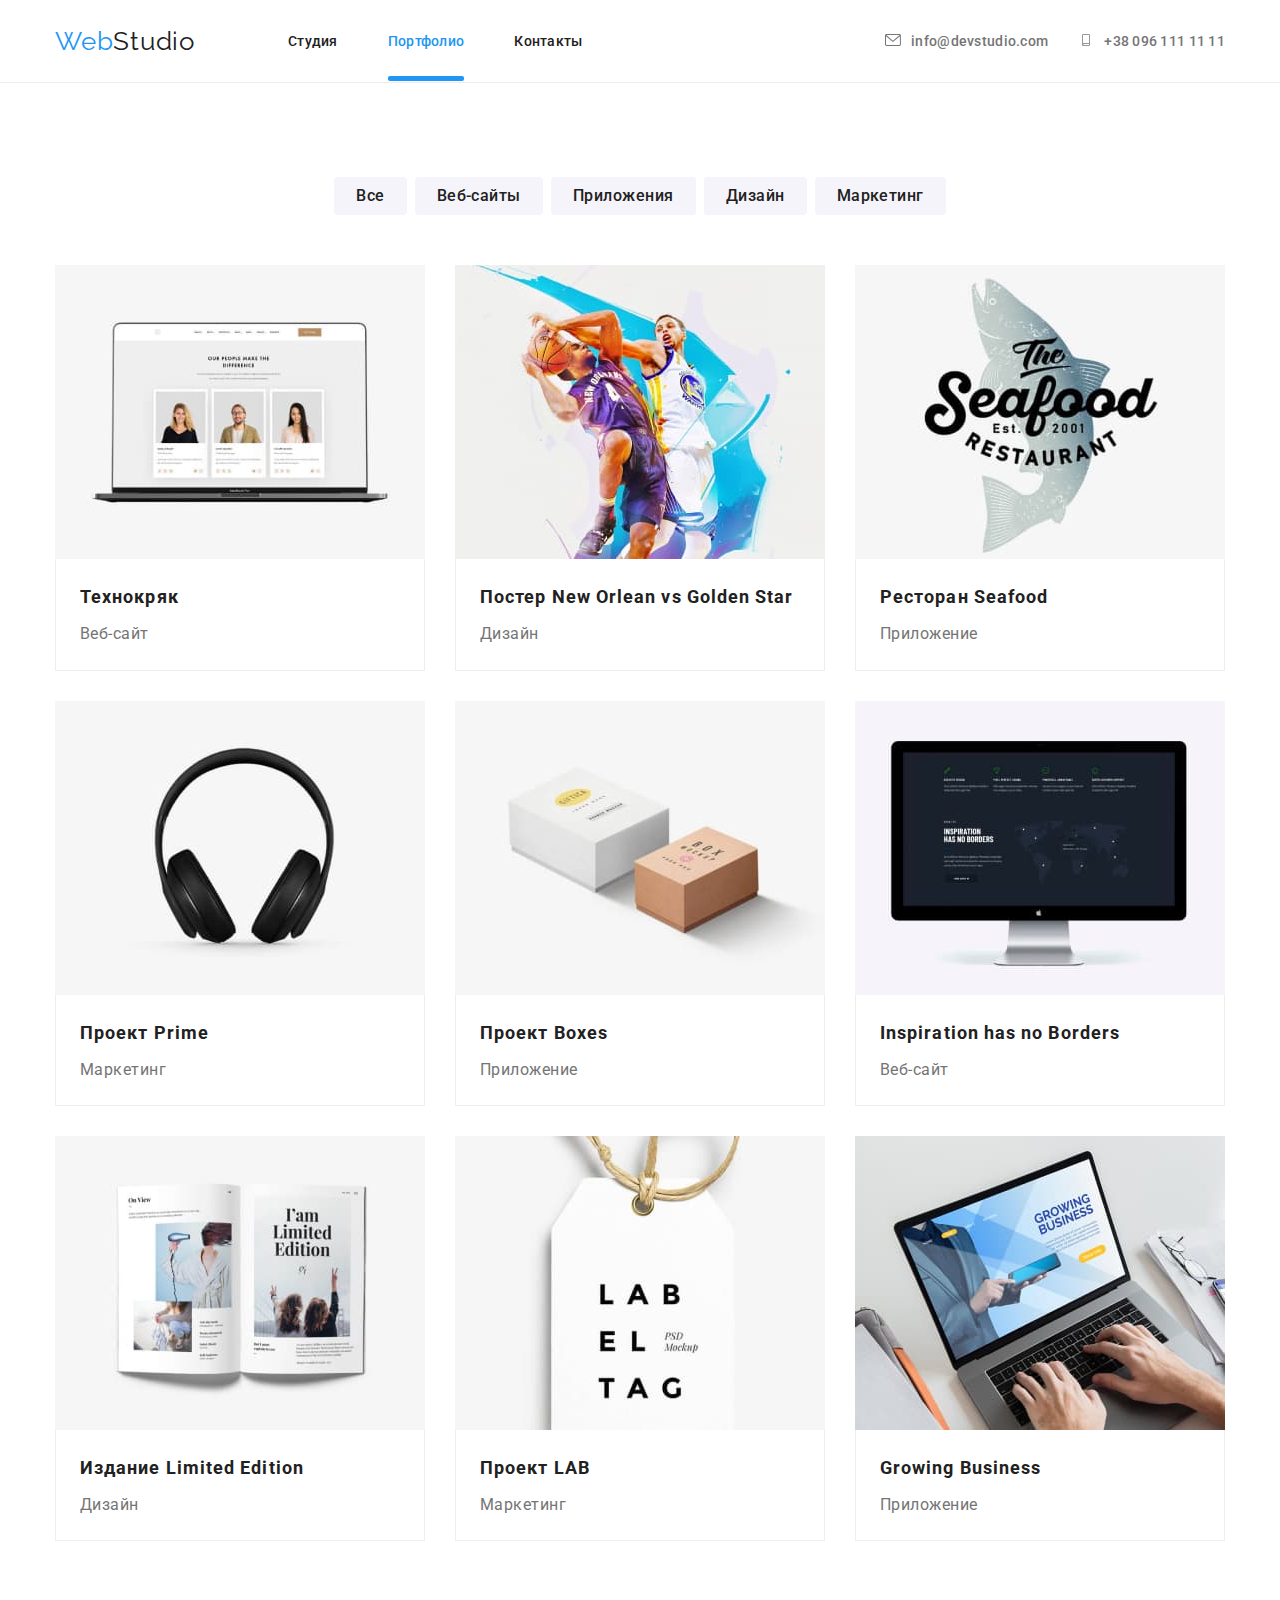
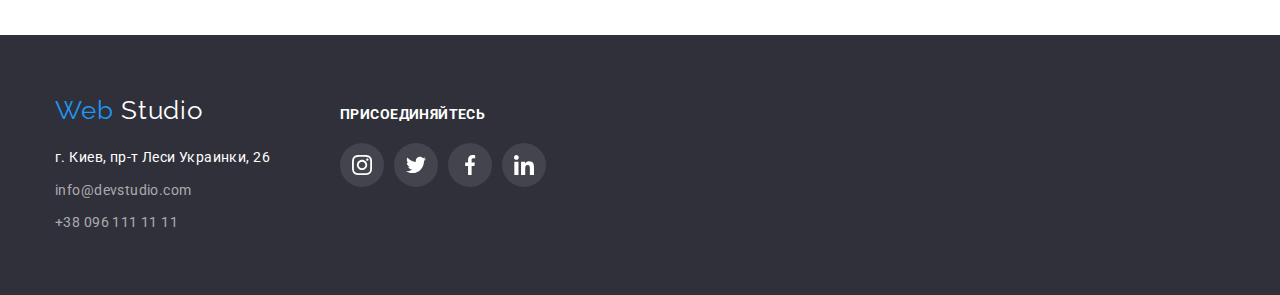
==== portfolio.html @ a9777de6 "Добавляет данные репозитория" ====
<!DOCTYPE html>
<html lang="en">
<head>
    <meta charset="UTF-8">
    <meta http-equiv="X-UA-Compatible" content="IE=edge">
    <meta name="viewport" content="width=device-width, initial-scale=1.0">
    <title>homework-06</title>
    <link href="https://fonts.googleapis.com/css2?family=Raleway:wght@700&family=Roboto:wght@400;500;700;900&display=swap" rel="stylesheet">
    <link rel="stylesheet" href="https://cdnjs.cloudflare.com/ajax/libs/modern-normalize/1.1.0/modern-normalize.min.css">
    <link rel="stylesheet" href="css/main.css">
</head>
<body>
    <!-- шапка -->
        <header class="heder-line">
        <div class="container main-nav"> 
            <a href="./index.html" class="logo">Web<span class="logo-black">Studio</span></a> 
            <nav>             
                <ul class="menu-nav list">
                    <li class="menu-select"><a href="./index.html" class="menu-link ">Студия</a></li>
                    <li class="menu-select"><a href="./portfolio.html" class="menu-link current">Портфолио</a></li>
                    <li class="menu-select"><a href="" class="menu-link">Контакты</a></li>
                </ul>
            </nav>
            <ul class="section-cont list">
                <li class="contact-list">
                    <a class="cont-link" href="mailto:info@devstudio.com">
                        <svg class="cont-icon"><use href="./images/icon.svg#icon-envelope"></use></svg>info@devstudio.com</a>
                </li>
                <li class="contact-list">
                    <a class="cont-link" href="tel:+380961111111">
                        <svg class="cont-icon tel"><use href="./images/icon.svg#icon-smartphone"></use></svg>+38 096 111 11 11</a>
                </li>
            </ul>
        </div>
</header>
    <!-- главный контент -->
    <main>
        <!-- фильтр -->
        <section class="filtr-content">
            <h1 class="visually-hidden">Портфолио</h1>
            <div class="container">
            <ul class="btn-filtr list">
                <li class="btn-item"><button type="button" class="button-filtr pointer">Все</button></li>
                <li class="btn-item"><button type="button" class="button-filtr pointer">Веб-сайты</button></li>
                <li class="btn-item"><button type="button" class="button-filtr pointer">Приложения</button></li>
                <li class="btn-item"><button type="button" class="button-filtr pointer">Дизайн</button></li>
                <li class="btn-item"><button type="button" class="button-filtr pointer">Маркетинг</button></li>
            </ul>
                <ul class="card-set list">
                <li class="item">
                        <a href="" class="card">
                                <div class="card-thumb">
                                    <img src="./images/portfolio/techno.jpg" alt="ноутбук с изображением">
                                    <p class="card-comment">Технокряк это современная площадка
                                        распространения коронавируса.Компании используют эту
                                        платформу для цифрового шпионажа и атак на защищённые
                                        сервера конкурентов.</p>
                                </div>
                                <div class="card-content">
                                    <h2 class="card-title">Технокряк</h2>
                                    <p class="card-text">Веб-сайт</p>
                                </div>                
                        </a>
                </li>
                <li class="item">
                        <a href="" class="card">
                                <div class="card-thumb">
                                    <img src="./images/portfolio/poster.jpg" alt="постер с баскетболистами">
                                    <p class="card-comment">Технокряк это современная площадка
                                        распространения коронавируса.Компании используют эту
                                        платформу для цифрового шпионажа и атак на защищённые
                                        сервера конкурентов.</p>
                                </div>
                            <div class="card-content">
                                <h2 class="card-title">Постер New Orlean vs Golden Star</h2>
                                <p class="card-text">Дизайн</p>  
                            </div>
                    </a>                                 
                </li>
                <li class="item">
                        <a href="" class="card">
                                <div class="card-thumb">
                                    <img src="./images/portfolio/restaurant.jpg" alt="рыба на эмблеме">
                                    <p class="card-comment">Технокряк это современная площадка
                                        распространения коронавируса.Компании используют эту
                                        платформу для цифрового шпионажа и атак на защищённые
                                        сервера конкурентов.</p>
                                </div>
                            <div class="card-content">
                                <h2 class="card-title">Ресторан Seafood</h2>
                                <p class="card-text">Приложение</p>
                            </div>
                    </a>                                    
                </li> 
                <li class="item">
                    <a href="" class="card">
                            <div class="card-thumb">
                                <img src="./images/portfolio/prime.jpg" alt="наушники">
                                <p class="card-comment">Технокряк это современная площадка
                                    распространения коронавируса.Компании используют эту
                                    платформу для цифрового шпионажа и атак на защищённые
                                    сервера конкурентов.</p>
                            </div>
                            <div class="card-content">
                                <h2 class="card-title">Проект Prime</h2>
                                <p class="card-text">Маркетинг</p>
                            </div>
                    </a>                
                </li>
                <li class="item">
                    <a href="" class="card">
                            <div class="card-thumb">
                                <img src="./images/portfolio/box.jpg" alt="коробки">
                                <p class="card-comment">Технокряк это современная площадка
                                    распространения коронавируса.Компании используют эту
                                    платформу для цифрового шпионажа и атак на защищённые
                                    сервера конкурентов.</p>
                            </div>
                            <div class="card-content">
                                <h2 class="card-title">Проект Boxes</h2>
                                <p class="card-text">Приложение</p>
                            </div>
                    </a>               
                </li>
                <li class="item">
                    <a href="" class="card">
                            <div class="card-thumb">
                                <img src="./images/portfolio/Inspiration.jpg" alt="дисплей компьютера">
                                <p class="card-comment">Технокряк это современная площадка
                                    распространения коронавируса.Компании используют эту
                                    платформу для цифрового шпионажа и атак на защищённые
                                    сервера конкурентов.</p>
                            </div>
                            <div class="card-content">
                                <h2 class="card-title">Inspiration has no Borders</h2>
                                <p class="card-text">Веб-сайт</p>
                            </div>
                    </a>               
                </li> 
                <li class="item">
                        <a href="" class="card">
                                <div class="card-thumb">
                                    <img src="./images/portfolio/book.jpg" alt="книга">
                                    <p class="card-comment">Технокряк это современная площадка
                                        распространения коронавируса.Компании используют эту
                                        платформу для цифрового шпионажа и атак на защищённые
                                        сервера конкурентов.</p>
                                </div>
                            <div class="card-content">
                                <h2 class="card-title">Издание Limited Edition</h2>
                                <p class="card-text">Дизайн</p>
                            </div>
                    </a>                
                </li>
                <li class="item">
                    <a href="" class="card">
                            <div class="card-thumb">
                                <img src="./images/portfolio/LAB.jpg" alt="этикетка">
                                <p class="card-comment">Технокряк это современная площадка
                                    распространения коронавируса.Компании используют эту
                                    платформу для цифрового шпионажа и атак на защищённые
                                    сервера конкурентов.</p>
                            </div>
                            <div class="card-content">
                                <h2 class="card-title">Проект LAB</h2>
                                <p class="card-text">Маркетинг</p>
                            </div>
                    </a>                
                </li>
                <li class="item">
                    <a href="" class="card">
                            <div class="card-thumb">
                                <img src="./images/portfolio/Growing.jpg" alt="работа на ноутбуке">
                                <p class="card-comment">Технокряк это современная площадка
                                    распространения коронавируса.Компании используют эту
                                    платформу для цифрового шпионажа и атак на защищённые
                                    сервера конкурентов.</p>
                            </div>
                            <div class="card-content">
                                <h2 class="card-title">Growing Business</h2>
                                <p class="card-text">Приложение</p>
                            </div>
                    </a>                
                </li>  
            </ul>
        </div>
        </section>
        
    </main>
    <!-- подвал -->
    <footer class="footer-section">
        <div class="container footer">
            <div>
                <a href="./index.html" class="logo">Web <span class="logo-white">Studio</span></a>      
                <address class="adres-section">   
                            <p class="adres-place">г. Киев, пр-т Леси Украинки, 26</p>       
                            <a href="mailto:info@devstudio.com" class="footer-link">info@devstudio.com</a>
                            <a href="tel:+380961111111" class="footer-link ">+38 096 111 11 11</a>                                                     
                </address>
            </div>
        <!-- Присоединяйтесь -->
            <div class="social-connect">
                <h3 class="social-title-footer">присоединяйтесь</h3>
                <ul class="social-footer list">
                    <li class="social-link"><a class="social-team-footer" href="">
                        <svg class="social-icon">
                            <use href="./images/icon.svg#icon-instagram"></use>
                        </svg>
                    </a></li>
                    <li class="social-link"><a class="social-team-footer" href="">
                        <svg class="social-icon">
                            <use href="./images/icon.svg#icon-twitter"></use>
                        </svg>
                    </a></li>
                    <li class="social-link"><a class="social-team-footer" href="">
                        <svg class="social-icon">
                            <use href="./images/icon.svg#icon-facebook"></use>
                        </svg>
                    </a></li>
                    <li class="social-link"><a class="social-team-footer" href="">
                        <svg class="social-icon">
                            <use href="./images/icon.svg#icon-linkedin"></use>
                        </svg>
                    </a></li>
                </ul>
            </div>
        </div>
    </footer>
</body>
</html>
---- css/main.css ----
html{box-sizing: border-box;}

*,
*::before,
*::after {
    box-sizing:inherit;
}
:root{
    --title-text-color: #212121;
    --text-color:#757575;
    --akcent-color: #2196F3;
    --akcen-color-button:#188CE8;
    --primeri-white-color:#FFFFFF;
    --primeri-color-logo:#AFB1B8;

    --card-set-gap:30px;

}

body{
    background-color: var(--primeri-white-color);
    color: var(--text-color);
    font-family: Roboto, sans-serif;
}
h1,h2,h3,p,li,ul{
    margin-top: 0;
    margin-bottom: 0;
}

.list{
    list-style: none;
    padding: 0;
    margin: 0;
    
}
a {
    color: inherit;
    text-decoration: none;
} 
img{
    display: block;
    width: 100%;
    height: auto;
}
.visually-hidden {
    position: absolute;
    white-space: nowrap;
    width: 1px;
    height: 1px;
    overflow: hidden;
    border: 0;
    padding: 0;
    clip: rect(0, 0, 0, 0);
    clip-path: inset(50%);
    margin: -1px;
}
.container{
    width: 1200px;
    margin-left: auto;
    margin-right:auto;
    padding-left: 15px;
    padding-right: 15px;  
    /* outline: 2px solid red;   */

}
/* site logo */
.logo{
    color:var(--akcent-color);
    font-family: Raleway,sans-serif;
    font-size: 26px;
    line-height: 1.19;
    letter-spacing: 0.03em;
    
}
.logo-black{
    color: var(--title-text-color) ;
}
.logo-white{ 
    color:var(--primeri-white-color);
}
.heder-line{
    border-bottom: 1px solid #ECECEC;
}

/* site nav */
.main-nav{
    display: flex;
    align-items: center;
    
}
.menu-nav{
display: flex;
margin-left: 93px;
}
.menu-nav .menu-select:not(:last-child){
margin-right: 50px;
}

.menu-link{
    position: relative;
    padding-top: 32px;
    padding-bottom: 32px;
    color: var(--title-text-color);
    font-weight: 500;
    font-size: 14px;
    line-height: 1.14 ;
    letter-spacing: 0.02em;
    transition: color 250ms  cubic-bezier(0.4, 0, 0.2, 1);


}
.menu-link.current::after{
    position: absolute;
    bottom: 0;
    content: '';
    display: block; 
    width: 100%;
    height: 5px;
    border-radius: 2px;
    background-color:var(--akcent-color);
    

}

.menu-link:hover,
.menu-link:focus{
    color: var(--akcent-color);
    

}
.menu-nav .menu-link.current{
    color: var(--akcent-color);
}


/* contact section */
.section-cont{
    display:flex;
    align-items: center;
    margin-left: auto;
    padding-top: 32px;
    padding-bottom: 32px;
}
.contact-list +.contact-list{
    margin-left: 30px;
    
}

.cont-link{
    color: var(--primer-text-color);
    font-weight: 500;
    font-size: 14px;
    line-height: 1.14;
    letter-spacing: 0.02em;
    align-items: center;
    transition: color 250ms linear;
    
}
.cont-icon{
    margin-right: 10px;
    width: 16px;
    height: 12px;
    fill: currentColor;
    
    
}
.cont-icon-tel{
    margin-right: 10px;
    width: 10px;
    height: 16px;
    fill: currentColor;

}
.cont-link:hover,
.cont-link:focus{
    color:var(--akcent-color);
    
    
}


/* adres-section */
.footer{
    display: flex;

}
.adres-section{
    
    margin-top: 20px;
    color: #FFFFFF;
    font-style: normal;
    font-weight: 400;
    font-size: 14px;
    line-height: 1.71;   
    letter-spacing: 0.03em;
}
.adres-section .footer-link{
    margin-top: 9px;
    color: rgba(255, 255, 255, 0.6);   
    display: block;
    transition: color 250ms linear;
    
}
.footer-link:hover,
.footer-link:focus{
    color:var(--akcent-color);
}

.footer-section{
    padding-top: 60px;
    padding-bottom: 60px;
    margin-left: auto;
    margin-right: auto;
    background-color: #2F303A;
    
}








/* HERO */
.hero{
    display: flex;
    text-align:center;
    padding-top: 200px;
    padding-bottom: 200px;
}
.hero .hero-title{
    width: 696px;
    margin-left: auto;
    margin-right: auto;
    margin-bottom: 30px;
    color:var(--primeri-white-color);
    font-weight: 900;
    font-size: 44px;
    font-style: normal;
    line-height: 1.36;
    letter-spacing: 0.06em;
    text-transform: uppercase;

}
.overlay{
    height: 600px;
    background-size: 1600px;
    background-image: linear-gradient(   
        rgba(47, 48, 58, 0.4),
        rgba(47, 48, 58, 0.4)),
    url(../images/hero/hero.jpg);
    background-repeat: no-repeat;
    background-position: center;
    
    
}
/* hero-button*/
.button-hero{
    display: inline-block;
    min-width: 200px;
    padding: 10px 32px;
    text-align: center;
    border-radius: 4px;
    border-style: none;
    background-color: var(--akcen-color-button);
    color: var(--primeri-white-color);
    font-weight: 700;
    font-size: 16px;
    line-height: 1.88;
    letter-spacing: 0.06em;
    font-family: inherit;
    cursor: pointer;
    transition: background-color 250ms linear;

}
.button-hero:hover{
    background-color: #0f5996;

}

/* SECTION-FEATURES*/
.features{
    padding-top: 94px;
    padding-bottom: 94px;

}
.feature{
    display: flex;

}
.list-item{
    width: 270px;
}
.svg-section{
    display: flex;
    width: 1200px;
}
.svg-bg{
    display: flex;
    align-items: center;
    justify-content: center;
    margin-bottom: 30px;
    width: 270px;
    height: 120px;
    border-radius: 4px;
    background-color: #F5F4FA;
}
.svg-bg+.svg-bg{
    margin-left: 30px;
}
.features-icon{
    width: 70px;
    height: 70px;
}
.features .list-item +.list-item{
    margin-left: 30px;
}
.features .title{
    margin-left: auto;
    margin-right: auto;

    color:var(--title-text-color);
    text-transform: uppercase;
    font-weight: 700;
    font-size: 14px;
    line-height: 1.14;
    letter-spacing: 0.03em;
    margin-bottom: 10px;
    
}
.features .text{
    font-size: 14px;
    font-weight: 400;
    line-height: 1.71;
    letter-spacing: 0.03em;
    
    
}



/* WORK-SECTION */
.work-list{
    display:flex;
}
.work{
    padding-bottom: 94px;
}
.work-title{
    color:var(--title-text-color);
    text-align: center;
    font-size: 36px;
    line-height: 1.17;
    font-weight: 700;
    letter-spacing: 0.03em;
    margin-bottom: 50px;
}
.work-list .example +.example{
    margin-left: 30px;
}


.example{
    position: relative;
}
.work-list-comment{
    
    
    font-weight: 700;
    font-size: 14px;
    line-height: 1.14;
    text-align: center;
    letter-spacing: 0.03em;
    text-transform: uppercase;
    color: #FFFFFF;
    padding: 27px 82px; 

}

.work-list-text{
    position: absolute;
    bottom: 0;  
    background-color: rgba(47, 48, 58, 0.8);
    width: 370px;
   
    
}






/* TEAM-SECTION */

.team-section{
    display: flex;
    background-color: #F5F4FA;
    padding-bottom: 94px;
    border-width: 1600px;
}
.team-list{
    display: flex;
    text-align: center;

}
.team-list .item-card +.item-card{
    margin-left: 30px;
}
.team .team-title{
    color:var(--title-text-color);
    font-size: 36px;
    line-height: 1.17;
    font-weight: 700;
    letter-spacing: 0.03em;
    padding-top: 94px;
    padding-bottom: 50px;
    text-align: center;
}
.team .team-card{
    color: var(--title-text-color);
    font-size: 16px;
    font-weight: 500;
    line-height:1.19 ;
}
.team-position{
    padding-top: 10px;
    font-size: 16px;
    font-weight: 400;
    line-height: 1.19;
    letter-spacing: 0.03em;

}
.team-member{
    padding-top: 30px;
    padding-bottom: 30px;
    text-align: center;
    border-radius:0px 0px 4px 4px;
    background-color: #fff;
    border-bottom: 1px solid #EEEEEE;
    border-left: 1px solid #EEEEEE;
    border-right: 1px solid #EEEEEE;
}
.item-card{
    box-shadow: 0px 1px 3px rgba(0,0, 0, 0.12), 0px 1px 1px rgba(0, 0, 0, 0.14), 0px 2px 1px rgba(0, 0, 0, 0.2);
    border-radius: 0px 0px 4px 4px;

}


/* CLIENTS */
.clients-section{
    padding-top: 94px;
    padding-bottom: 94px;
}
.clients-title{
    font-weight: 700;
    font-size: 36px;
    line-height: 1.17;
    letter-spacing: 0.03em;
    margin-bottom: 50px;
    text-align: center;
    color:#212121;
}
.clients{
    display: flex;
    align-items: center;
    justify-content: center;
}
.logo-link{
    display: flex;
    align-items: center;
    justify-content: center;
    width: 170px;
    height: 92px;
    fill:var(--primeri-color-logo) ;
    border: 1px solid var(--primeri-color-logo);
    border-radius: 4px;
    transition: background-color 250ms cubic-bezier(0.4, 0, 0.2, 1), fill 250ms cubic-bezier(0.4, 0, 0.2, 1);
}

.logo-icon{
    width: 106px;
    height: 60px;
    color: currentColor;
}
.logo-list+.logo-list{
    margin-left: 30px;
}
.logo-link:hover,
.logo-link:focus{
    border:1px solid var(--akcent-color);
    fill: var(--akcent-color);
}


/*  SOCIAL-LINK-FOOTER */
.social-connect{
    padding-top: 12px;
    margin-left: 70px;
}
.social-title-footer{
    font-weight: 700;
    letter-spacing: 0.03em;
    font-size: 14px;
    line-height:1.14 ;
    text-transform: uppercase;
    color: var(--primeri-white-color);

}

.social-team-footer{
    display: flex;
    align-items: center;
    justify-content: center;
    width: 44px;
    height: 44px;
    color:  var(--primeri-white-color);
    background-color: #43444D;
    border-radius: 50%;
    transition: background-color 250ms cubic-bezier(0.4, 0, 0.2, 1), fill 250ms cubic-bezier(0.4, 0, 0.2, 1);
}


.social-icon-footer{
    width: 20px;
    height: 20px;
    fill: currentColor;
}
.social-team-footer:hover,
.social-team-footer:focus{
    background-color: var(--akcent-color);

}
.social-footer{
    margin-top: 20px;
    display: flex;
    justify-content: center;

}
.social-link-footer +.social-link-footer{
    margin-left: 10px;
}




/* SOCIAL-LINK */
.social-team{
    display: flex;
    align-items: center;
    justify-content: center;
    width: 44px;
    height: 44px;
    color:  #AFB1B8;
    border-radius: 50%;
    transition: background-color 250ms cubic-bezier(0.4, 0, 0.2, 1), fill 250ms cubic-bezier(0.4, 0, 0.2, 1);

}
.social-icon{
    width: 20px;
    height: 20px;
    fill: currentColor;

}
.social-team:focus,
.social-team:hover{
    background-color: var(--akcent-color);
    color: var(--primeri-white-color);

}
.social-link +.social-link{
    margin-left: 10px;
}
.social-list{
    display: flex;
    justify-content: center;
    margin-top: 16px;
}


/* FILTR */
.filtr-project{
    display: flex;
    flex-wrap: wrap;

}
.filtr-content{
    padding-top: 94px;
    padding-bottom: 94px;

}


/* button-filter */
.btn-filtr{
    display: flex;
    justify-content: center;
    margin-bottom: 50px;
}

.btn-filtr .btn-item + .btn-item{
    margin-left: 8px;
}
.button-filtr{
    background-color:#F5F4FA;
    color: var(--title-text-color);
    font-weight: 500;
    font-size: 16px;
    line-height: 1.63;
    letter-spacing: 0.03em;
    font-family: inherit;
    display: inline-block;
    border-radius: 4px;
    border-style: none;
    padding: 6px 22px;
    cursor: pointer;
    transition: background-color 250ms cubic-bezier(0.4, 0, 0.2, 1), color 250ms cubic-bezier(0.4, 0, 0.2, 1);

}
.button-filtr:hover, 
.button-filtr:focus{
    background-color:var(--akcent-color);
    color: #FFFFFF;
    box-shadow:0px 2px rgba(0, 0, 0, 0.12), 0px 1px rgba(0, 0, 0, 0.08),0px 3px rgba(0, 0, 0, 0.1);
}


 /* FILTR-CARD */

.card-set{
    
    display: flex;
    flex-wrap: wrap;
    margin-left:calc(-1* var(--card-set-gap));
    margin-top: calc(-1* var(--card-set-gap));
   

}

.card-set>.item{
    flex-basis: calc(100% / 3 -  var(--card-set-gap));
    margin-left: var(--card-set-gap);
    margin-top: var(--card-set-gap);
}
.card{
    display: block;

}
.card:hover,
.card:focus{
    box-shadow:
        1px 4px 6px 0px rgba(0, 0, 0, 0.16),
        0px 4px 4px 0px rgba(0, 0, 0, 0.06),
        0px 1px 1px 0px rgba(0, 0, 0, 0.12);
    }

.card-title{
    color: var(--title-text-color);
    font-weight: 700;   
    font-size: 18px;
    line-height: 2;
    letter-spacing: 0.06em;
    
}

.card-text{
    color: var(--text-color);
    font-size: 16px;
    font-weight: 400;
    line-height: 1.88;
    letter-spacing: 0.03em;
    margin-top: 4px;
}
.card-content{
    padding: 20px 24px;
    border-left: 1px solid #EEEEEE;
    border-right: 1px solid #EEEEEE;
    border-bottom: 1px solid #EEEEEE;

}
.card-thumb{
    position: relative;
    overflow: hidden;
}
.card-comment{
    position: absolute;
    top: 0;
    left: 0;
    font-weight: 400;
    font-size: 18px;
    line-height: 1.6;
    color: var(--primeri-white-color);
    background-color: rgba(33, 150, 243, 0.9);
    padding: 63px 24px;
    transform: translateY(100%);
    transition: transform 500ms cubic-bezier(0.4, 0, 0.2, 1);

}
.card:hover .card-comment,
.card:focus .card-comment{
    transform: translateY(0);
    
}

/* модальное окно */

.backdrop{
    position: fixed;
    top: 0;
    left: 0;
    width: 100%;
    height: 100%;
    background-color: rgba(0, 0, 0, 0.2);

    opacity: 1;
    transition: opacity 250ms cubic-bezier(0.4, 0, 0.2, 1) ;
    
}
.backdrop.is-hidden{
    opacity: 0;
    pointer-events: none;
    

}
.modal{
    position: absolute;
    top: 50%;
    left: 50%;
    width: 528px;
    height: 581px;
    background-color: #fff;
    border-radius: 4px;
    transform:translate(-50%, -50%) scale(1);
    transition: transforn 250ms cubic-bezier(0.4, 0, 0.2, 1);
    

}
.backdrop.is-hidden .modal{
    transform:translate(-50%, -50%) scale(0.9);

}

.btn-close{
    position: absolute;
    right: 8px;
    top: 8px;
    width: 30px;
    height: 30px;
    background: #FFFFFF;
    border: 1px solid rgba(0, 0, 0, 0.1);
    border-radius: 50%;

    align-items: center;
    justify-content: center;
    display: flex;
}
.close-svg{
    width: 18px;
    height: 18px;

}
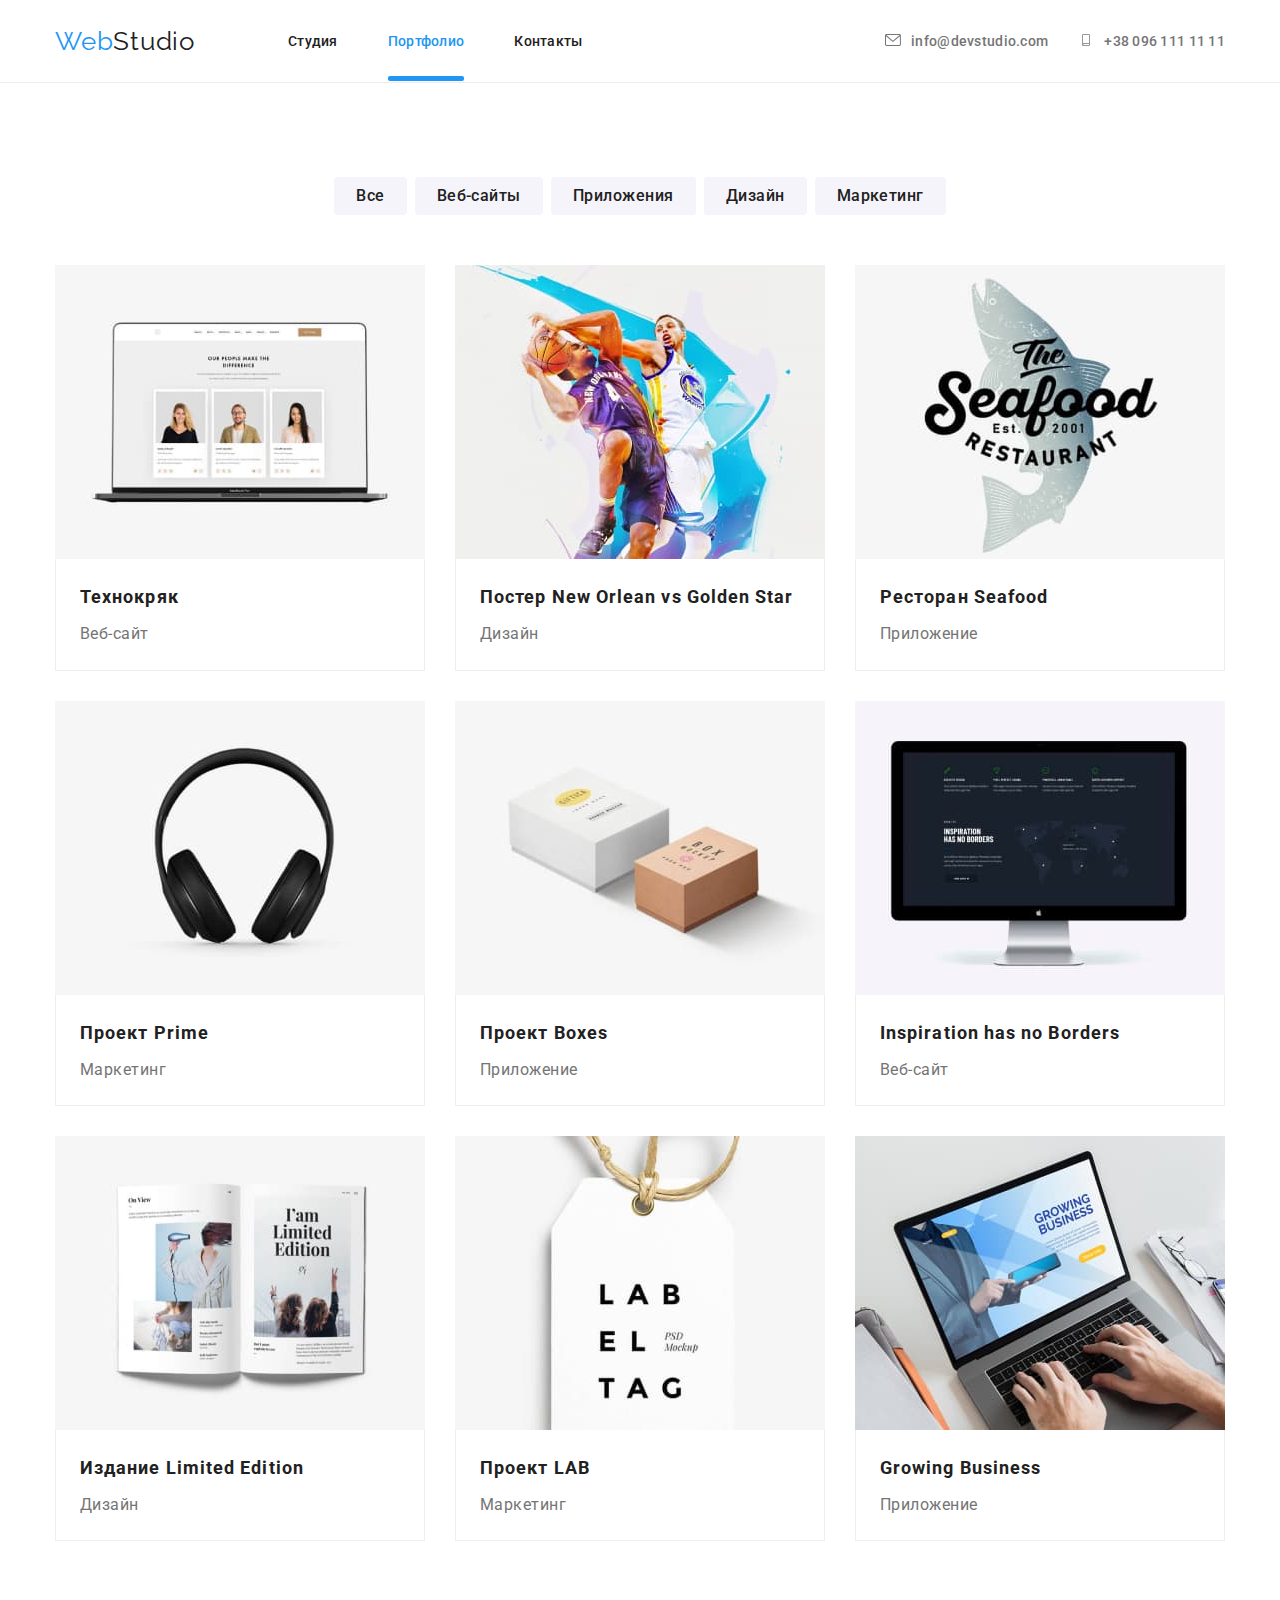
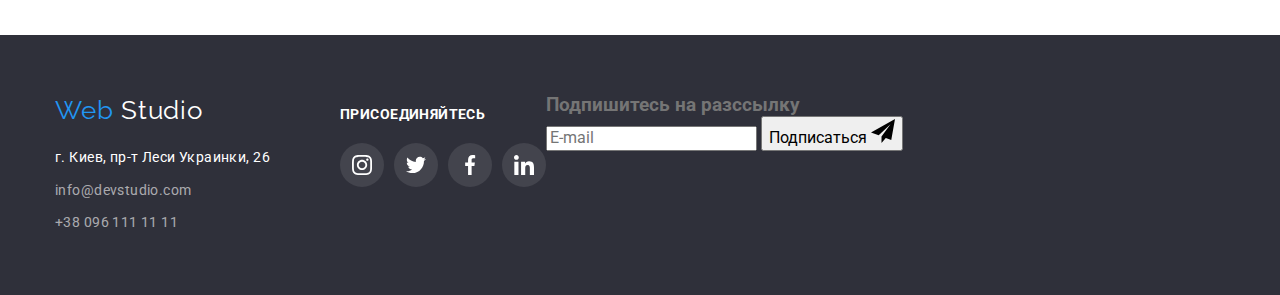
==== commit 2afcc93c: "добавляет подписку" ====
--- a/portfolio.html
+++ b/portfolio.html
@@ -224,6 +224,20 @@
                     </a></li>
                 </ul>
             </div>
+        <!-- Подпишитесь на разссылку -->
+            <div class="subscribe">
+                <h3 class="subscribe-title">Подпишитесь на разссылку</h3>  
+                <form class="subscribe-list">
+                    <label for="mail">
+                        <input type="email" id="mail" class="subscribe-input" placeholder="E-mail">
+                    </label>
+                    <button type="submit" class="subscribe-btn">Подписаться
+                        <svg class="modal-icon" width="24"  height="24">
+                            <use href="./images/icon.svg#icon-icon-send"></use>
+                        </svg>
+                    </button>
+                </form>
+            </div>
         </div>
     </footer>
 </body>
